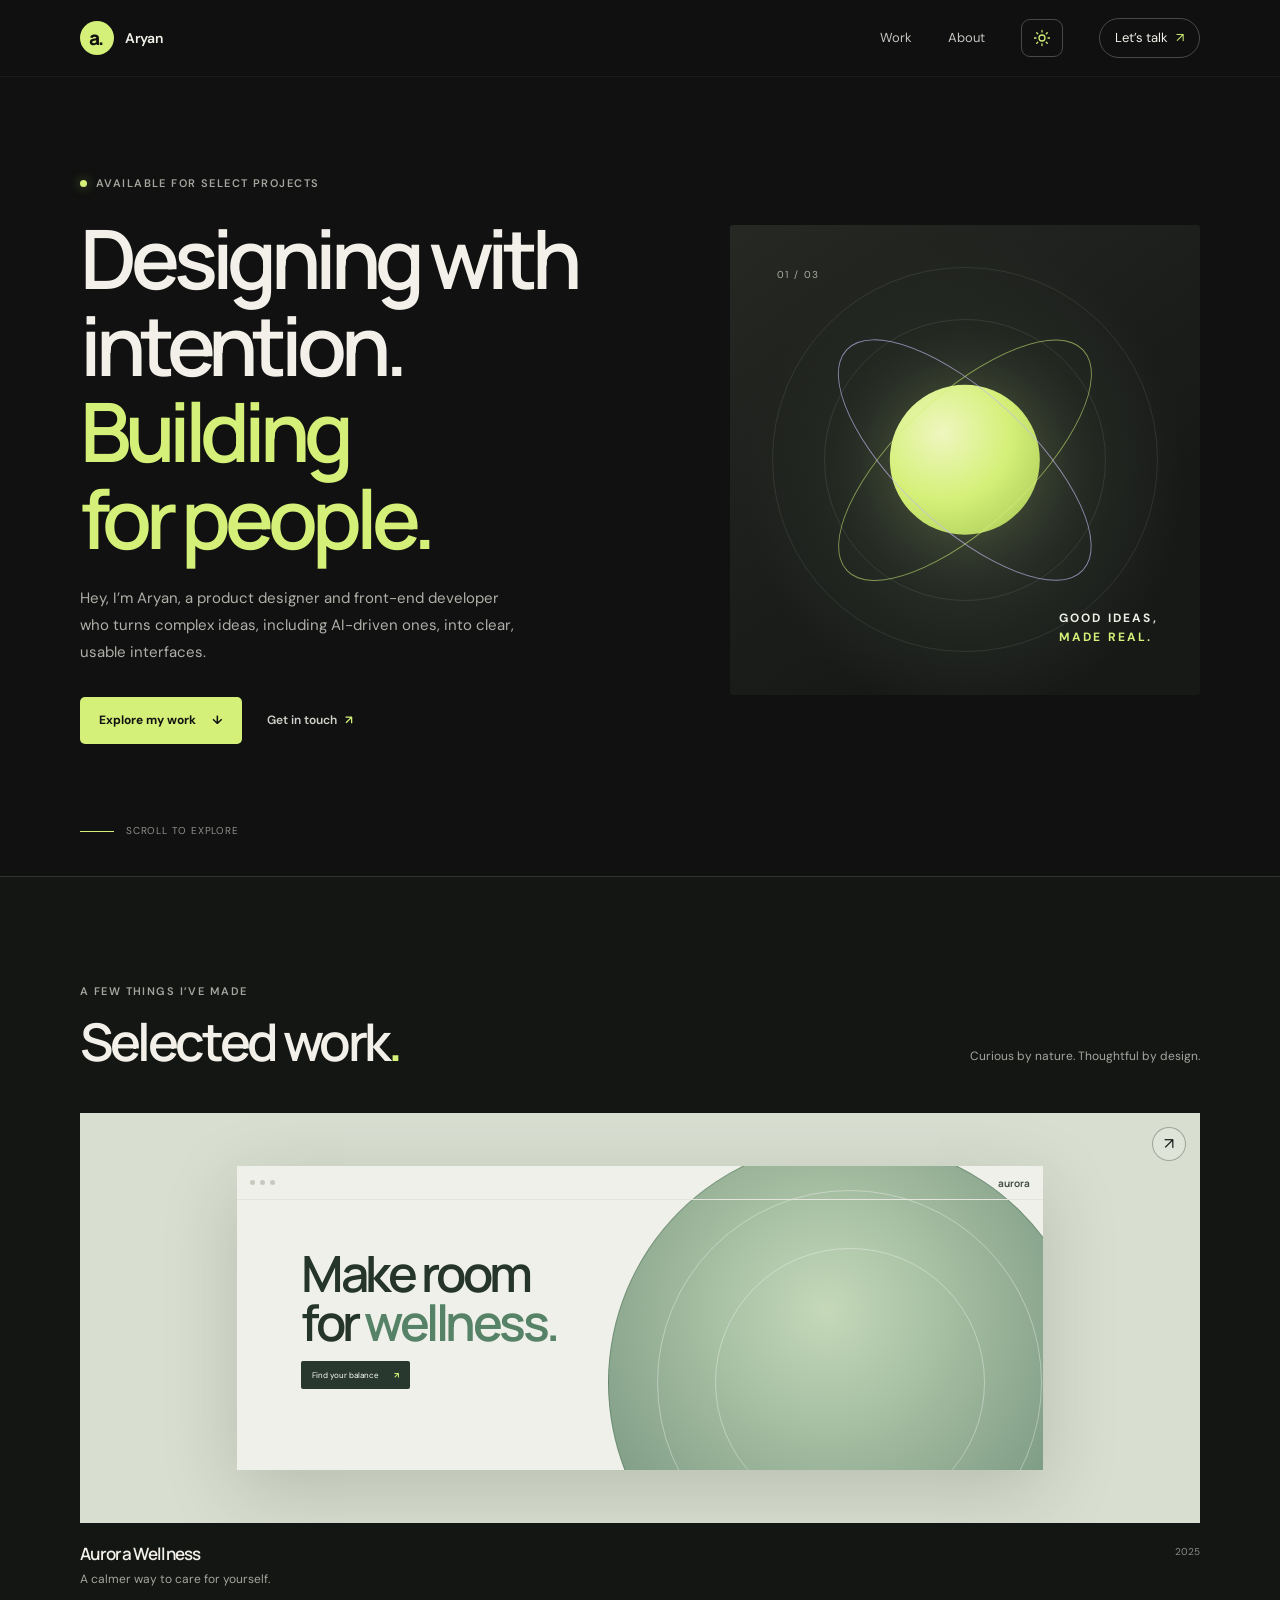
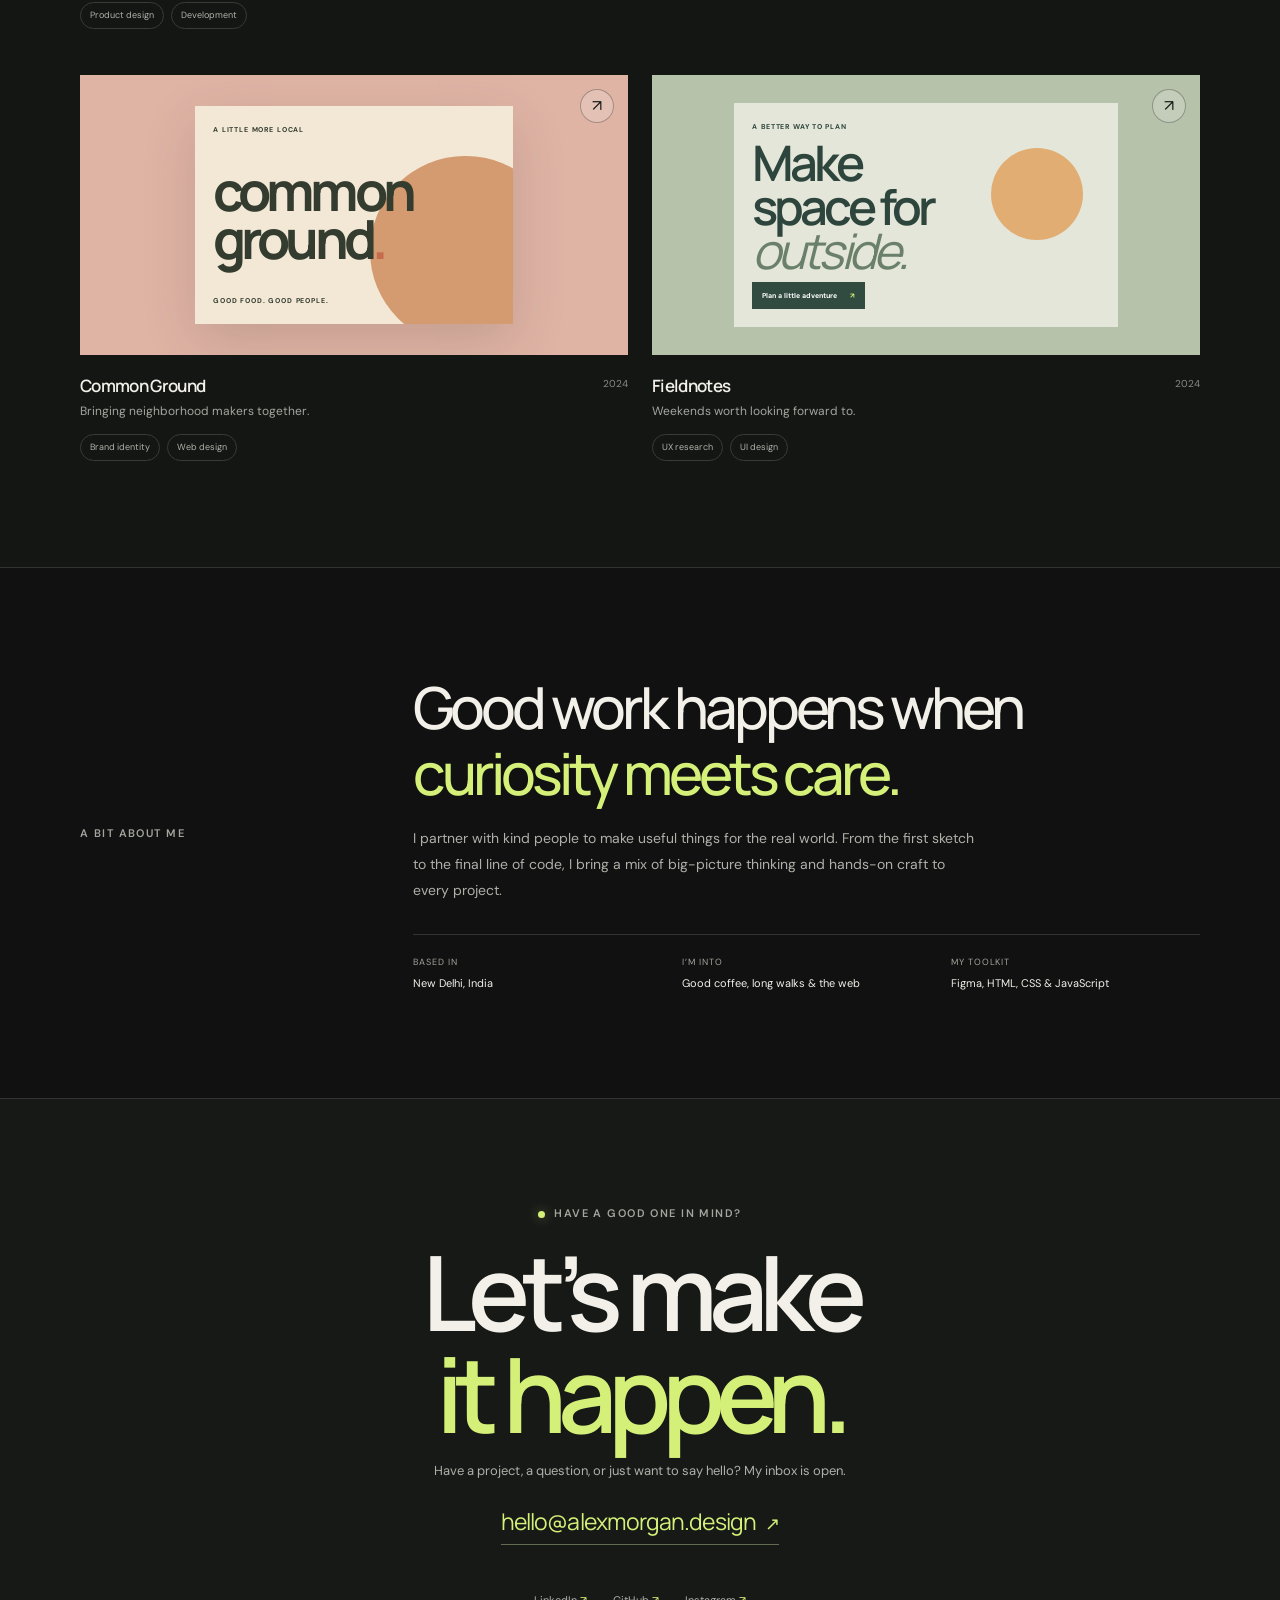
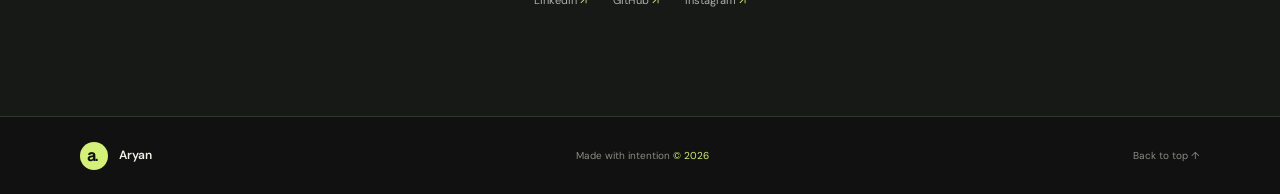
==== index.html @ 326d62d7 "Initial commit" ====
<!doctype html>
<html lang="en">
  <head>
    <meta charset="UTF-8" />
    <meta name="viewport" content="width=device-width, initial-scale=1.0" />
    <meta
      name="description"
      content="Aryan is a product designer and front-end developer who turns complex ideas, including AI-driven ones, into clear, usable interfaces."
    />
    <meta name="theme-color" content="#101110" />
    <title>Aryan — Designer &amp; Developer</title>
    <link rel="preconnect" href="https://fonts.googleapis.com" />
    <link rel="preconnect" href="https://fonts.gstatic.com" crossorigin />
    <link
      href="https://fonts.googleapis.com/css2?family=DM+Sans:wght@400;500;600;700&family=Manrope:wght@400;500;600;700;800&display=swap"
      rel="stylesheet"
    />
    <link rel="stylesheet" href="styles.css" />
    <script src="script.js" defer></script>
  </head>
  <body>
    <a class="skip-link" href="#main">Skip to content</a>
    <header class="site-header">
      <nav class="nav container" aria-label="Main navigation">
        <a class="brand" href="#home" aria-label="Aryan, home">
          <span class="brand-mark" aria-hidden="true">a.</span>
          <span>Aryan</span>
        </a>
        <button
          class="menu-toggle"
          type="button"
          aria-expanded="false"
          aria-controls="nav-links"
          aria-label="Open navigation menu"
        >
          <span></span>
          <span></span>
        </button>
        <div class="nav-links" id="nav-links">
          <a href="#work">Work</a>
          <a href="#about">About</a>
          <button class="theme-toggle" type="button" aria-label="Switch to light theme">
            <span class="theme-icon" aria-hidden="true">
              <svg class="sun-icon" viewBox="0 0 24 24" fill="none">
                <circle cx="12" cy="12" r="4" />
                <path d="M12 2v2m0 16v2M4.93 4.93l1.42 1.42m11.3 11.3 1.42 1.42M2 12h2m16 0h2M4.93 19.07l1.42-1.42m11.3-11.3 1.42-1.42" />
              </svg>
              <svg class="moon-icon" viewBox="0 0 24 24" fill="none">
                <path d="M20.2 15.2A8.5 8.5 0 0 1 8.8 3.8 8.5 8.5 0 1 0 20.2 15.2Z" />
              </svg>
            </span>
          </button>
          <a class="nav-contact" href="#contact">Let’s talk <span aria-hidden="true">↗</span></a>
        </div>
      </nav>
    </header>

    <main id="main">
      <section class="hero container" id="home" aria-labelledby="hero-title">
        <div class="hero-copy">
          <p class="eyebrow"><span class="status-dot"></span> Available for select projects</p>
          <h1 id="hero-title">Designing with<br />intention. <span>Building</span><br /><span>for people.</span></h1>
          <p class="hero-intro">
            Hey, I’m Aryan, a product designer and front-end developer who turns complex ideas,
            including AI-driven ones, into clear, usable interfaces.
          </p>
          <div class="hero-actions">
            <a class="button button-primary" href="#work">Explore my work <span aria-hidden="true">↓</span></a>
            <a class="text-link" href="#contact">Get in touch <span aria-hidden="true">↗</span></a>
          </div>
        </div>
        <div class="hero-art" aria-label="Abstract green and lavender shapes" role="img">
          <div class="art-orbit orbit-one"></div>
          <div class="art-orbit orbit-two"></div>
          <div class="art-sun"></div>
          <div class="art-caption"><span>GOOD IDEAS,</span><span>MADE REAL.</span></div>
          <span class="art-index">01 / 03</span>
        </div>
        <a class="scroll-cue" href="#work"><span class="scroll-line"></span> Scroll to explore</a>
      </section>

      <section class="work-section section-pad" id="work" aria-labelledby="work-title">
        <div class="container">
          <div class="section-heading">
            <div>
              <p class="eyebrow">A few things I’ve made</p>
              <h2 id="work-title">Selected work<span class="accent">.</span></h2>
            </div>
            <p class="section-note">Curious by nature. Thoughtful by design.</p>
          </div>

          <div class="project-grid">
            <article class="project-card project-aurora">
              <a class="project-visual visual-aurora" href="#contact" aria-label="Discuss the Aurora project">
                <div class="aurora-window">
                  <div class="window-top"><span></span><span></span><span></span><i>aurora</i></div>
                  <div class="aurora-content">
                    <p>Make room<br />for <em>wellness.</em></p>
                    <span class="mock-button">Find your balance <b>↗</b></span>
                  </div>
                  <div class="aurora-shape"></div>
                </div>
                <span class="visual-arrow" aria-hidden="true">↗</span>
              </a>
              <div class="project-info">
                <div><h3>Aurora Wellness</h3><p>A calmer way to care for yourself.</p></div>
                <span class="project-year">2025</span>
              </div>
              <div class="tags"><span>Product design</span><span>Development</span></div>
            </article>

            <article class="project-card project-common">
              <a class="project-visual visual-common" href="#contact" aria-label="Discuss the Common Ground project">
                <div class="common-poster">
                  <span class="poster-label">A LITTLE MORE LOCAL</span>
                  <span class="poster-title">common<br />ground<span>.</span></span>
                  <span class="poster-footer">GOOD FOOD. GOOD PEOPLE.</span>
                  <div class="poster-sun"></div>
                </div>
                <span class="visual-arrow" aria-hidden="true">↗</span>
              </a>
              <div class="project-info">
                <div><h3>Common Ground</h3><p>Bringing neighborhood makers together.</p></div>
                <span class="project-year">2024</span>
              </div>
              <div class="tags"><span>Brand identity</span><span>Web design</span></div>
            </article>

            <article class="project-card project-fieldnotes">
              <a class="project-visual visual-fieldnotes" href="#contact" aria-label="Discuss the Fieldnotes project">
                <div class="fieldnotes-card">
                  <span class="fieldnotes-kicker">A BETTER WAY TO PLAN</span>
                  <span class="fieldnotes-title">Make<br />space for<br /><i>outside.</i></span>
                  <span class="fieldnotes-cta">Plan a little adventure <b>↗</b></span>
                  <div class="fieldnotes-sun"></div>
                </div>
                <span class="visual-arrow" aria-hidden="true">↗</span>
              </a>
              <div class="project-info">
                <div><h3>Fieldnotes</h3><p>Weekends worth looking forward to.</p></div>
                <span class="project-year">2024</span>
              </div>
              <div class="tags"><span>UX research</span><span>UI design</span></div>
            </article>
          </div>
        </div>
      </section>

      <section class="about-section section-pad" id="about" aria-labelledby="about-title">
        <div class="container about-layout">
          <p class="eyebrow">A bit about me</p>
          <div>
            <h2 id="about-title">Good work happens when <span>curiosity meets care.</span></h2>
            <p class="about-copy">
              I partner with kind people to make useful things for the real world. From the first
              sketch to the final line of code, I bring a mix of big-picture thinking and hands-on
              craft to every project.
            </p>
            <div class="about-details">
              <div><span class="detail-label">Based in</span><span>New Delhi, India</span></div>
              <div><span class="detail-label">I’m into</span><span>Good coffee, long walks &amp; the web</span></div>
              <div><span class="detail-label">My toolkit</span><span>Figma, HTML, CSS &amp; JavaScript</span></div>
            </div>
          </div>
        </div>
      </section>

      <section class="contact-section section-pad" id="contact" aria-labelledby="contact-title">
        <div class="container contact-inner">
          <p class="eyebrow"><span class="status-dot"></span> Have a good one in mind?</p>
          <h2 id="contact-title">Let’s make<br /><span>it happen.</span></h2>
          <p class="contact-copy">Have a project, a question, or just want to say hello? My inbox is open.</p>
          <a class="contact-email" href="mailto:hello@alexmorgan.design">hello@alexmorgan.design <span aria-hidden="true">↗</span></a>
          <div class="social-links" aria-label="Social links">
            <a href="https://www.linkedin.com/in/aryan-mehra-87650b347/" target="_blank" rel="noreferrer">LinkedIn <span aria-hidden="true">↗</span></a>
            <a href="https://github.com/Aryan-Mehra-23" target="_blank" rel="noreferrer">GitHub <span aria-hidden="true">↗</span></a>
            <a href="instagram.html">Instagram <span aria-hidden="true">↗</span></a>
          </div>
        </div>
      </section>
    </main>

    <footer class="site-footer">
      <div class="container footer-inner">
        <a class="brand footer-brand" href="#home"><span class="brand-mark" aria-hidden="true">a.</span><span>Aryan</span></a>
        <p>Made with intention <span aria-hidden="true">©</span> <span id="year"></span></p>
        <a class="back-to-top" href="#home">Back to top ↑</a>
      </div>
    </footer>
  </body>
</html>
---- styles.css ----
:root {
  color-scheme: dark;
  --bg: #101110;
  --surface: #171917;
  --surface-raised: #1d201d;
  --text: #f2f0e9;
  --muted: #a3a69e;
  --line: #30332f;
  --lime: #d4f078;
  --lavender: #c4b8ee;
  --header-bg: rgb(16 17 16 / 90%);
  --header-border: rgb(255 255 255 / 5%);
  --nav-text: #c5c6c0;
  --nav-border: #484b45;
  --body-copy: #aeb0a9;
  --quiet-text: #888c84;
  --soft-text: #d0d1cb;
  --work-bg: #141614;
  --font-body: "DM Sans", sans-serif;
  --font-display: "Manrope", sans-serif;
}

:root[data-theme="light"] {
  color-scheme: light;
  --bg: #f5f4ee;
  --surface: #eeeee8;
  --surface-raised: #e5e6df;
  --text: #20231e;
  --muted: #686c63;
  --line: #d8dad1;
  --lime: #58751d;
  --lavender: #73639d;
  --header-bg: rgb(245 244 238 / 92%);
  --header-border: rgb(32 35 30 / 9%);
  --nav-text: #555a50;
  --nav-border: #c3c6bb;
  --body-copy: #5d6258;
  --quiet-text: #73776e;
  --soft-text: #4e534a;
  --work-bg: #efefe9;
}

* {
  box-sizing: border-box;
}

html {
  scroll-behavior: smooth;
  scroll-padding-top: 92px;
}

body {
  margin: 0;
  background: var(--bg);
  color: var(--text);
  font-family: var(--font-body);
  font-size: 16px;
  line-height: 1.6;
  -webkit-font-smoothing: antialiased;
}

a {
  color: inherit;
  text-decoration: none;
}

button,
a {
  -webkit-tap-highlight-color: transparent;
}

a:focus-visible,
button:focus-visible {
  outline: 2px solid var(--lime);
  outline-offset: 5px;
}

.container {
  width: min(1120px, calc(100% - 64px));
  margin-inline: auto;
}

.skip-link {
  position: fixed;
  z-index: 10;
  top: 12px;
  left: 12px;
  padding: 10px 16px;
  transform: translateY(-160%);
  background: var(--lime);
  color: var(--bg);
  font-weight: 700;
}

.skip-link:focus {
  transform: translateY(0);
}

.site-header {
  position: sticky;
  z-index: 5;
  top: 0;
  border-bottom: 1px solid var(--header-border);
  background: var(--header-bg);
  backdrop-filter: blur(16px);
}

.nav,
.nav-links,
.brand {
  display: flex;
  align-items: center;
}

.nav {
  min-height: 76px;
  justify-content: space-between;
}

.brand {
  gap: 11px;
  font-size: 14px;
  font-weight: 600;
  letter-spacing: -0.02em;
}

.brand-mark {
  display: grid;
  width: 34px;
  height: 34px;
  place-items: center;
  border-radius: 50%;
  background: var(--lime);
  color: var(--bg);
  font-family: var(--font-display);
  font-size: 19px;
  font-weight: 800;
  letter-spacing: -0.1em;
  padding-right: 3px;
}

.nav-links {
  gap: 36px;
  color: var(--nav-text);
  font-size: 13px;
}

.nav-links a,
.social-links a,
.back-to-top {
  transition: color 180ms ease;
}

.nav-links a:hover,
.social-links a:hover,
.back-to-top:hover {
  color: var(--lime);
}

.nav-links .nav-contact {
  padding: 9px 15px;
  border: 1px solid var(--nav-border);
  border-radius: 999px;
  color: var(--text);
}

.theme-toggle {
  display: grid;
  width: 42px;
  height: 38px;
  flex: 0 0 auto;
  place-items: center;
  align-items: center;
  justify-content: center;
  padding: 0;
  border: 1px solid var(--nav-border);
  border-radius: 9px;
  background: transparent;
  color: var(--text);
  cursor: pointer;
  transition: border-color 180ms ease, color 180ms ease, background 180ms ease;
}

.theme-toggle:hover {
  border-color: var(--lime);
  color: var(--lime);
}

.theme-icon {
  display: grid;
  width: 18px;
  height: 18px;
  color: var(--lime);
  place-items: center;
}

.theme-icon svg {
  display: none;
  width: 18px;
  height: 18px;
  stroke: currentColor;
  stroke-linecap: round;
  stroke-linejoin: round;
  stroke-width: 1.7;
}

:root:not([data-theme="light"]) .sun-icon,
:root[data-theme="light"] .moon-icon {
  display: block;
}

.nav-contact span,
.text-link span {
  margin-left: 5px;
  color: var(--lime);
}

.menu-toggle {
  display: none;
}

.hero {
  position: relative;
  display: grid;
  min-height: 650px;
  grid-template-columns: 1.05fr 0.95fr;
  align-items: center;
  gap: 32px;
  padding-block: 70px 104px;
}

.hero-copy {
  position: relative;
  z-index: 1;
  padding-block: 28px;
}

.eyebrow {
  display: flex;
  align-items: center;
  gap: 9px;
  margin: 0 0 22px;
  color: var(--muted);
  font-size: 11px;
  font-weight: 600;
  letter-spacing: 0.13em;
  text-transform: uppercase;
}

.status-dot {
  width: 7px;
  height: 7px;
  flex: 0 0 auto;
  border-radius: 50%;
  background: var(--lime);
  box-shadow: 0 0 12px rgb(212 240 120 / 45%);
}

h1,
h2,
h3,
p {
  margin-top: 0;
}

h1,
h2,
h3 {
  font-family: var(--font-display);
}

.hero h1 {
  margin-bottom: 23px;
  font-size: clamp(54px, 6.7vw, 82px);
  font-weight: 600;
  letter-spacing: -0.075em;
  line-height: 1.06;
}

.hero h1 span,
.contact-inner h2 span {
  color: var(--lime);
}

.hero-intro {
  max-width: 440px;
  margin-bottom: 31px;
  color: var(--body-copy);
  font-size: 15px;
  line-height: 1.8;
}

.hero-actions {
  display: flex;
  align-items: center;
  gap: 25px;
}

.button {
  display: inline-flex;
  min-height: 47px;
  align-items: center;
  justify-content: center;
  gap: 16px;
  padding: 0 19px;
  border-radius: 5px;
  font-size: 12px;
  font-weight: 700;
  transition: transform 180ms ease, background 180ms ease;
}

.button:hover {
  transform: translateY(-2px);
}

.button-primary {
  background: var(--lime);
  color: var(--bg);
}

.button-primary:hover {
  background: #e1ff8a;
}

.text-link {
  color: var(--soft-text);
  font-size: 12px;
  font-weight: 600;
}

.hero-art {
  position: relative;
  width: 100%;
  max-width: 470px;
  aspect-ratio: 1;
  justify-self: end;
  overflow: hidden;
  border-radius: 3px;
  background:
    radial-gradient(ellipse at 50% 54%, #363c32 0, #252a24 34%, transparent 66%),
    linear-gradient(145deg, #252823, #171917 70%);
}

.hero-art::before,
.hero-art::after {
  position: absolute;
  content: "";
  border: 1px solid rgb(221 229 202 / 10%);
  border-radius: 50%;
}

.hero-art::before {
  inset: 9%;
}

.hero-art::after {
  inset: 20%;
}

.art-orbit {
  position: absolute;
  z-index: 1;
  top: 50%;
  left: 50%;
  width: 69%;
  height: 28%;
  border: 1px solid rgb(212 240 120 / 55%);
  border-radius: 50%;
}

.orbit-one {
  transform: translate(-50%, -50%) rotate(-43deg);
}

.orbit-two {
  border-color: rgb(196 184 238 / 66%);
  transform: translate(-50%, -50%) rotate(43deg);
}

.art-sun {
  position: absolute;
  top: 50%;
  left: 50%;
  width: 32%;
  aspect-ratio: 1;
  border-radius: 50%;
  background: radial-gradient(circle at 35% 32%, #eff6bf, #d4f078 48%, #a3c451);
  box-shadow: 0 0 70px rgb(212 240 120 / 20%);
  transform: translate(-50%, -50%);
}

.art-caption {
  position: absolute;
  z-index: 2;
  right: 9%;
  bottom: 10%;
  display: flex;
  flex-direction: column;
  color: #eceee3;
  font-size: clamp(10px, 1vw, 12px);
  font-weight: 700;
  letter-spacing: 0.18em;
  line-height: 1.6;
}

.art-caption span:last-child {
  color: var(--lime);
}

.art-index {
  position: absolute;
  top: 9%;
  left: 10%;
  color: #aeb0a4;
  font-size: 10px;
  letter-spacing: 0.14em;
}

.scroll-cue {
  position: absolute;
  bottom: 37px;
  left: 0;
  display: flex;
  align-items: center;
  gap: 12px;
  color: #8e918a;
  font-size: 10px;
  letter-spacing: 0.08em;
  text-transform: uppercase;
}

.scroll-line {
  width: 34px;
  height: 1px;
  background: var(--lime);
}

.section-pad {
  padding-block: 106px;
}

.work-section {
  border-top: 1px solid var(--line);
  background: var(--work-bg);
}

.section-heading {
  display: flex;
  align-items: end;
  justify-content: space-between;
  margin-bottom: 43px;
}

.section-heading .eyebrow,
.about-layout > .eyebrow {
  margin-bottom: 12px;
}

.section-heading h2 {
  margin-bottom: 0;
  font-size: clamp(36px, 4.4vw, 52px);
  font-weight: 600;
  letter-spacing: -0.065em;
  line-height: 1.1;
}

.accent {
  color: var(--lime);
}

.section-note {
  margin-bottom: 4px;
  color: var(--muted);
  font-size: 12px;
}

.project-grid {
  display: grid;
  grid-template-columns: repeat(2, minmax(0, 1fr));
  gap: 46px 24px;
}

.project-card:first-child {
  grid-column: 1 / -1;
}

.project-visual {
  position: relative;
  display: grid;
  min-height: 280px;
  overflow: hidden;
  place-items: center;
}

.project-card:first-child .project-visual {
  min-height: 410px;
}

.visual-aurora {
  background: #d8ded0;
}

.aurora-window {
  position: relative;
  width: 72%;
  height: 74%;
  overflow: hidden;
  background: #eff0e9;
  box-shadow: 0 20px 70px rgb(35 46 30 / 18%);
}

.window-top {
  position: relative;
  z-index: 1;
  display: flex;
  height: 34px;
  align-items: center;
  gap: 5px;
  padding-inline: 13px;
  border-bottom: 1px solid #e3e5dc;
}

.window-top > span {
  width: 5px;
  height: 5px;
  border-radius: 50%;
  background: #c6c9bd;
}

.window-top i {
  margin-left: auto;
  color: #465144;
  font-family: var(--font-display);
  font-size: 10px;
  font-style: normal;
  font-weight: 700;
}

.aurora-content {
  position: relative;
  z-index: 1;
  padding: 6% 8%;
}

.aurora-content p {
  margin-bottom: 13px;
  color: #25352a;
  font-family: var(--font-display);
  font-size: clamp(26px, 4.2vw, 50px);
  font-weight: 600;
  letter-spacing: -0.07em;
  line-height: 0.98;
}

.aurora-content em {
  color: #568267;
  font-style: normal;
}

.mock-button {
  display: inline-block;
  padding: 8px 11px;
  border-radius: 2px;
  background: #28382e;
  color: white;
  font-size: 8px;
}

.mock-button b,
.fieldnotes-cta b {
  margin-left: 13px;
  color: var(--lime);
}

.aurora-shape {
  position: absolute;
  right: -6%;
  bottom: -51%;
  width: 60%;
  aspect-ratio: 1;
  border: 1px solid rgb(55 93 66 / 35%);
  border-radius: 50%;
  background: radial-gradient(circle at 45% 35%, #c5d9b9, #829f88 63%, #57745f);
}

.aurora-shape::before,
.aurora-shape::after {
  position: absolute;
  inset: 10%;
  border: 1px solid rgb(255 255 255 / 35%);
  border-radius: 50%;
  content: "";
}

.aurora-shape::after {
  inset: 22%;
}

.visual-common {
  background: #dfb4a5;
}

.common-poster {
  position: relative;
  display: flex;
  width: 58%;
  height: 78%;
  flex-direction: column;
  justify-content: space-between;
  overflow: hidden;
  padding: 18px;
  background: #f2e8d5;
  color: #343c30;
  box-shadow: 0 17px 50px rgb(55 42 35 / 16%);
}

.poster-label,
.poster-footer {
  position: relative;
  z-index: 1;
  font-size: 7px;
  font-weight: 700;
  letter-spacing: 0.12em;
}

.poster-title {
  position: relative;
  z-index: 1;
  font-family: var(--font-display);
  font-size: clamp(30px, 5vw, 54px);
  font-weight: 700;
  letter-spacing: -0.09em;
  line-height: 0.88;
}

.poster-title > span {
  color: #c46c4b;
}

.poster-sun {
  position: absolute;
  top: 23%;
  right: -15%;
  width: 60%;
  aspect-ratio: 1;
  border-radius: 50%;
  background: #d49a70;
}

.visual-fieldnotes {
  background: #b6c2aa;
}

.fieldnotes-card {
  position: relative;
  display: flex;
  width: 70%;
  height: 80%;
  flex-direction: column;
  justify-content: space-between;
  overflow: hidden;
  padding: 18px;
  background: #e3e6d8;
  color: #2d453d;
}

.fieldnotes-kicker,
.fieldnotes-cta {
  position: relative;
  z-index: 1;
  font-size: 7px;
  font-weight: 700;
  letter-spacing: 0.1em;
}

.fieldnotes-title {
  position: relative;
  z-index: 1;
  font-family: var(--font-display);
  font-size: clamp(27px, 4.7vw, 49px);
  font-weight: 600;
  letter-spacing: -0.08em;
  line-height: 0.9;
}

.fieldnotes-title i {
  color: #6b806a;
  font-weight: 400;
}

.fieldnotes-cta {
  display: flex;
  width: fit-content;
  align-items: center;
  padding: 8px 10px;
  background: #314b41;
  color: white;
  font-size: 7px;
  letter-spacing: 0;
}

.fieldnotes-sun {
  position: absolute;
  top: 20%;
  right: 9%;
  width: 24%;
  aspect-ratio: 1;
  border-radius: 50%;
  background: #e2ad72;
}

.visual-arrow {
  position: absolute;
  top: 14px;
  right: 14px;
  display: grid;
  width: 34px;
  height: 34px;
  place-items: center;
  border: 1px solid rgb(16 17 16 / 30%);
  border-radius: 50%;
  background: rgb(255 255 255 / 18%);
  color: #171917;
  transition: color 180ms ease, background 180ms ease, transform 180ms ease;
}

.project-visual:hover .visual-arrow {
  transform: translate(2px, -2px);
  background: var(--bg);
  color: var(--lime);
}

.project-info {
  display: flex;
  align-items: start;
  justify-content: space-between;
  gap: 16px;
  padding-top: 17px;
}

.project-info h3 {
  margin-bottom: 3px;
  font-size: 17px;
  font-weight: 600;
  letter-spacing: -0.04em;
}

.project-info p {
  margin-bottom: 0;
  color: var(--muted);
  font-size: 12px;
}

.project-year {
  padding-top: 4px;
  color: #878b83;
  font-size: 10px;
}

.tags {
  display: flex;
  gap: 7px;
  margin-top: 13px;
}

.tags span {
  padding: 5px 9px;
  border: 1px solid #383b36;
  border-radius: 999px;
  color: #b0b2aa;
  font-size: 9px;
}

.about-section {
  border-top: 1px solid var(--line);
}

.about-layout {
  display: grid;
  grid-template-columns: 0.55fr 1.45fr;
  gap: 35px;
}

.about-layout > .eyebrow {
  padding-top: 13px;
}

.about-layout h2 {
  max-width: 700px;
  margin-bottom: 20px;
  font-size: clamp(35px, 5vw, 58px);
  font-weight: 500;
  letter-spacing: -0.07em;
  line-height: 1.14;
}

.about-layout h2 span {
  color: var(--lime);
}

.about-copy {
  max-width: 570px;
  margin-bottom: 31px;
  color: var(--body-copy);
  font-size: 14px;
  line-height: 1.85;
}

.about-details {
  display: grid;
  grid-template-columns: repeat(3, 1fr);
  gap: 20px;
  padding-top: 20px;
  border-top: 1px solid var(--line);
}

.about-details > div {
  display: flex;
  flex-direction: column;
  gap: 5px;
  color: var(--text);
  font-size: 11px;
}

.detail-label {
  color: var(--muted);
  font-size: 9px;
  letter-spacing: 0.1em;
  text-transform: uppercase;
}

.contact-section {
  border-top: 1px solid var(--line);
  background: var(--surface);
}

.contact-inner {
  display: flex;
  flex-direction: column;
  align-items: center;
  text-align: center;
}

.contact-inner .eyebrow {
  justify-content: center;
  margin-bottom: 18px;
}

.contact-inner h2 {
  margin-bottom: 16px;
  font-size: clamp(64px, 9vw, 104px);
  font-weight: 600;
  letter-spacing: -0.085em;
  line-height: 0.98;
}

.contact-copy {
  margin-bottom: 21px;
  color: var(--body-copy);
  font-size: 13px;
}

.contact-email {
  padding-bottom: 5px;
  border-bottom: 1px solid #626c50;
  color: var(--lime);
  font-family: var(--font-display);
  font-size: clamp(17px, 2.4vw, 23px);
  letter-spacing: -0.04em;
}

.contact-email span {
  margin-left: 5px;
  font-size: 0.8em;
}

.social-links {
  display: flex;
  gap: 26px;
  margin-top: 47px;
  color: var(--body-copy);
  font-size: 11px;
}

.social-links span {
  color: var(--lime);
}

.site-footer {
  border-top: 1px solid var(--line);
}

.progress-page {
  min-height: 100vh;
  overflow: hidden;
}

.progress-stage {
  position: relative;
  min-height: 100vh;
  min-height: 100svh;
  overflow: hidden;
  background:
    radial-gradient(ellipse at 48% 50%, var(--surface-raised), transparent 65%),
    var(--bg);
}

.progress-home {
  position: absolute;
  z-index: 1;
  top: 28px;
  left: max(24px, calc((100vw - 1120px) / 2));
  color: var(--body-copy);
  font-size: 12px;
  transition: color 180ms ease;
}

.progress-home:hover {
  color: var(--lime);
}

.progress-card {
  position: absolute;
  top: 6%;
  left: 5%;
  width: min(40vw, 410px);
  min-height: 220px;
  padding: clamp(24px, 4vw, 42px);
  overflow: hidden;
  border: 1px solid var(--line);
  border-radius: 18px;
  background: var(--surface);
  box-shadow: 0 22px 80px rgb(0 0 0 / 13%);
  animation: progress-wander 18s ease-in-out infinite alternate;
}

.progress-kicker {
  display: block;
  margin-bottom: 22px;
  color: var(--muted);
  font-size: 10px;
  font-weight: 600;
  letter-spacing: 0.14em;
  text-transform: uppercase;
}

.progress-card h1 {
  position: relative;
  z-index: 1;
  max-width: 330px;
  margin-bottom: 12px;
  font-size: clamp(28px, 4vw, 44px);
  font-weight: 600;
  letter-spacing: -0.07em;
  line-height: 1.08;
}

.progress-card p {
  position: relative;
  z-index: 1;
  margin-bottom: 0;
  color: var(--body-copy);
  font-size: clamp(13px, 1.5vw, 16px);
}

.progress-spark {
  position: absolute;
  right: 17px;
  bottom: -35px;
  color: var(--lime);
  font-size: 120px;
  line-height: 1;
  opacity: 0.12;
}

.progress-note {
  position: absolute;
  right: 28px;
  bottom: 24px;
  color: var(--muted);
  font-size: 9px;
  letter-spacing: 0.16em;
}

@keyframes progress-wander {
  0% {
    top: 6%;
    left: 5%;
    transform: rotate(-4deg);
  }
  24% {
    top: 48%;
    left: 39%;
    transform: rotate(3deg);
  }
  51% {
    top: 15%;
    left: 57%;
    transform: rotate(-2deg);
  }
  77% {
    top: 55%;
    left: 17%;
    transform: rotate(4deg);
  }
  100% {
    top: 26%;
    left: 49%;
    transform: rotate(-3deg);
  }
}

.footer-inner {
  display: flex;
  min-height: 77px;
  align-items: center;
  justify-content: space-between;
}

.footer-brand {
  font-size: 12px;
}

.footer-brand .brand-mark {
  width: 28px;
  height: 28px;
  font-size: 16px;
}

.footer-inner p,
.back-to-top {
  margin: 0;
  color: var(--quiet-text);
  font-size: 10px;
}

.footer-inner p span {
  color: var(--lime);
}

@media (min-width: 1440px) {
  .hero {
    min-height: 700px;
  }
}

@media (max-width: 760px) {
  .container {
    width: min(100% - 40px, 560px);
  }

  .nav {
    min-height: 68px;
  }

  .menu-toggle {
    display: flex;
    width: 40px;
    height: 40px;
    flex-direction: column;
    align-items: center;
    justify-content: center;
    gap: 6px;
    border: 1px solid var(--line);
    border-radius: 50%;
    background: transparent;
    cursor: pointer;
  }

  .menu-toggle span {
    width: 15px;
    height: 1px;
    background: var(--text);
    transition: transform 180ms ease;
  }

  .menu-toggle[aria-expanded="true"] span:first-child {
    transform: translateY(3.5px) rotate(45deg);
  }

  .menu-toggle[aria-expanded="true"] span:last-child {
    transform: translateY(-3.5px) rotate(-45deg);
  }

  .nav-links {
    position: absolute;
    top: calc(100% + 1px);
    right: 0;
    left: 0;
    display: none;
    align-items: stretch;
    gap: 0;
    padding: 8px 20px 18px;
    border-bottom: 1px solid var(--line);
    background: var(--bg);
  }

  .nav-links.is-open {
    display: flex;
    flex-direction: column;
  }

  .nav-links a {
    padding: 12px 0;
  }

  .nav-links .theme-toggle {
    align-self: flex-start;
    margin: 7px 0;
  }

  .nav-links .nav-contact {
    width: fit-content;
    margin-top: 7px;
    padding: 9px 15px;
  }

  .hero {
    min-height: auto;
    grid-template-columns: 1fr;
    gap: 34px;
    padding-block: 65px 92px;
  }

  .hero-copy {
    padding-block: 0;
  }

  .hero h1 {
    font-size: clamp(52px, 11vw, 76px);
  }

  .hero-art {
    width: min(100%, 430px);
    justify-self: center;
  }

  .scroll-cue {
    bottom: 34px;
  }

  .section-pad {
    padding-block: 77px;
  }

  .progress-home {
    top: 20px;
    left: 20px;
  }

  .progress-card {
    top: 9%;
    left: 4%;
    width: 88vw;
    min-height: 190px;
    padding: 25px;
    animation-name: progress-wander-mobile;
    animation-duration: 14s;
  }

  .progress-card h1 {
    font-size: clamp(30px, 8vw, 42px);
  }

  .progress-note {
    right: 20px;
    bottom: 18px;
  }

  .section-heading {
    align-items: start;
    flex-direction: column;
    gap: 14px;
    margin-bottom: 30px;
  }

  .project-grid {
    grid-template-columns: 1fr;
    gap: 35px;
  }

  .project-card:first-child {
    grid-column: auto;
  }

  .project-visual,
  .project-card:first-child .project-visual {
    min-height: 310px;
  }

  .aurora-window {
    width: 83%;
    height: 76%;
  }

  .about-layout {
    grid-template-columns: 1fr;
    gap: 12px;
  }

  .about-layout > .eyebrow {
    padding-top: 0;
  }

  .about-details {
    grid-template-columns: 1fr 1fr;
    row-gap: 17px;
  }

  .contact-inner h2 {
    font-size: clamp(68px, 15vw, 98px);
  }
}

@keyframes progress-wander-mobile {
  0% {
    top: 11%;
    left: 4%;
    transform: rotate(-3deg);
  }
  28% {
    top: 48%;
    left: 7%;
    transform: rotate(3deg);
  }
  55% {
    top: 22%;
    left: 6%;
    transform: rotate(-2deg);
  }
  80% {
    top: 58%;
    left: 3%;
    transform: rotate(2deg);
  }
  100% {
    top: 32%;
    left: 7%;
    transform: rotate(-3deg);
  }
}

@media (max-width: 420px) {
  .container {
    width: calc(100% - 36px);
  }

  .hero-actions {
    gap: 17px;
  }

  .button {
    gap: 9px;
    padding-inline: 13px;
    font-size: 11px;
  }

  .project-visual,
  .project-card:first-child .project-visual {
    min-height: 260px;
  }

  .social-links {
    gap: 16px;
  }

  .footer-inner {
    flex-wrap: wrap;
    gap: 10px;
    padding-block: 16px;
  }

  .footer-inner p {
    order: 1;
    width: 100%;
  }
}

@media (prefers-reduced-motion: reduce) {
  *,
  *::before,
  *::after {
    scroll-behavior: auto !important;
    transition-duration: 0.01ms !important;
    animation-duration: 0.01ms !important;
    animation-iteration-count: 1 !important;
  }

  .progress-card {
    top: 50%;
    left: 50%;
    animation: none;
    transform: translate(-50%, -50%);
  }
}
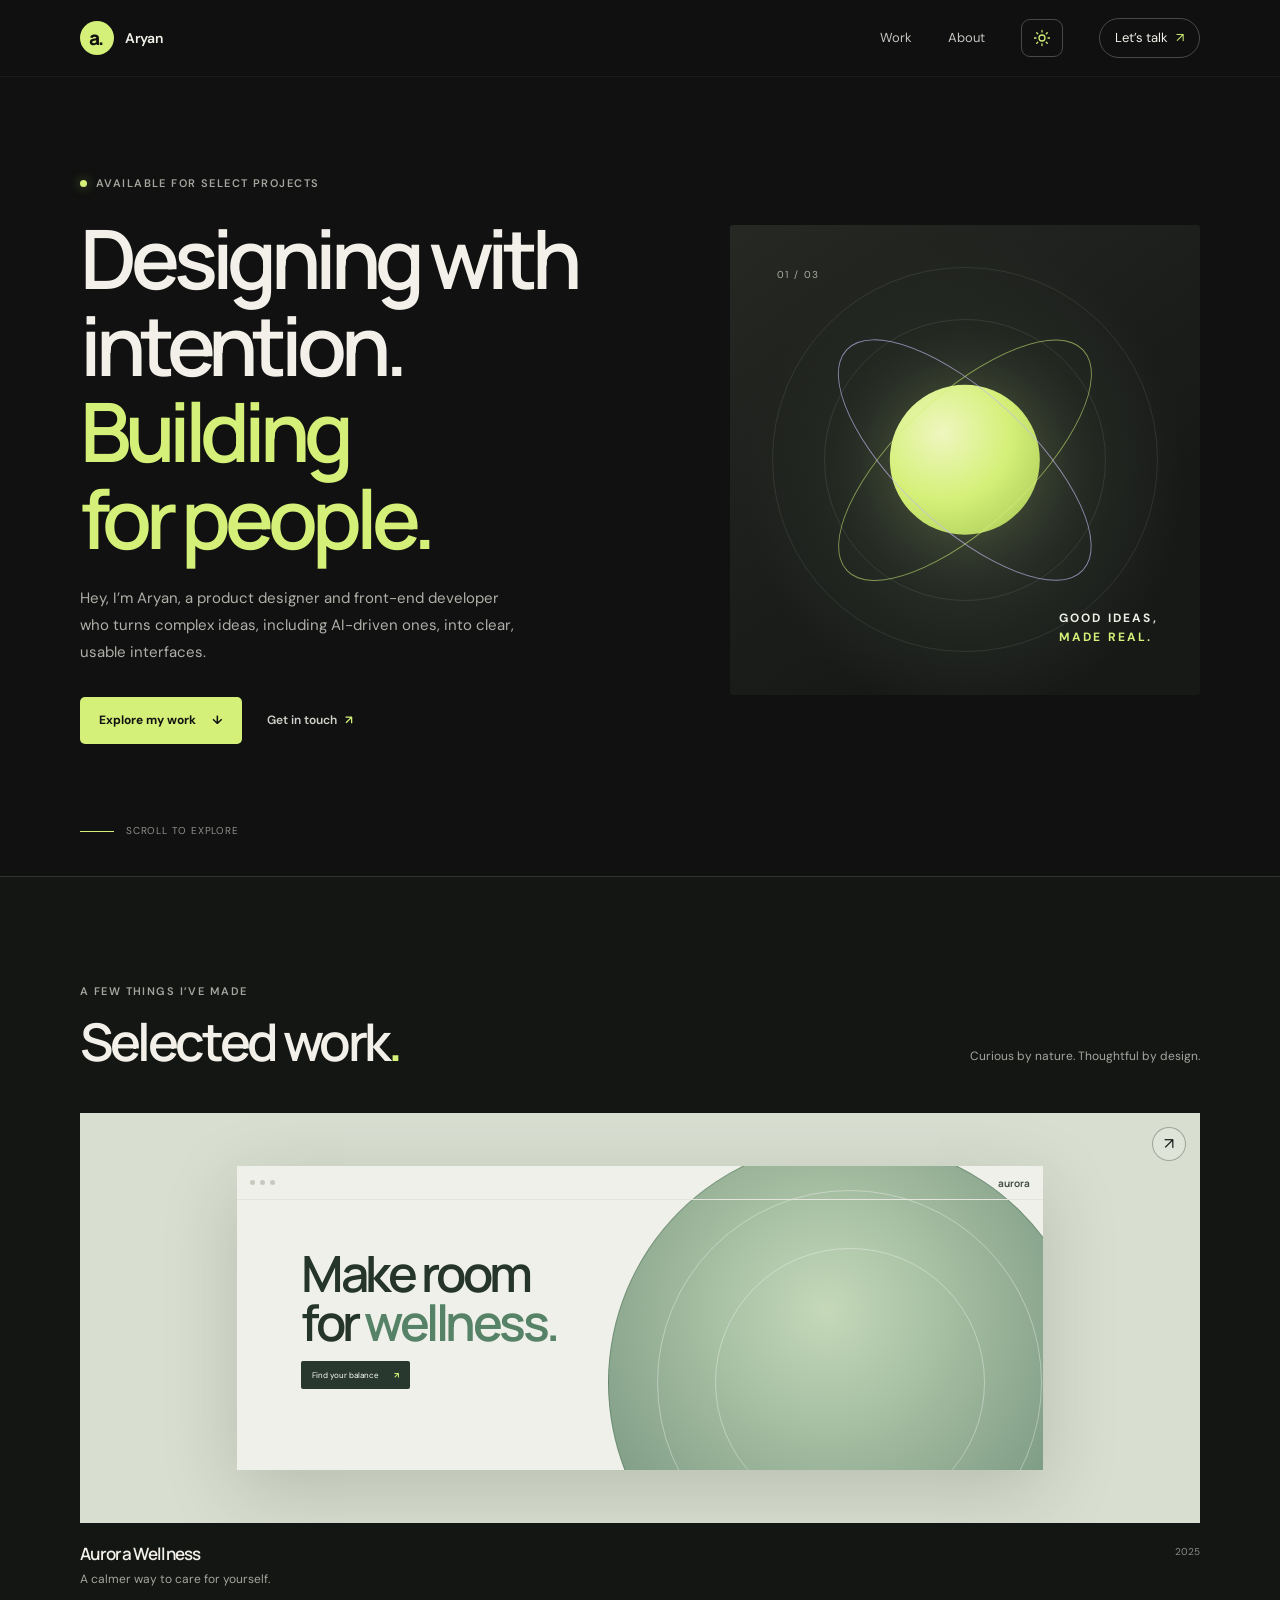
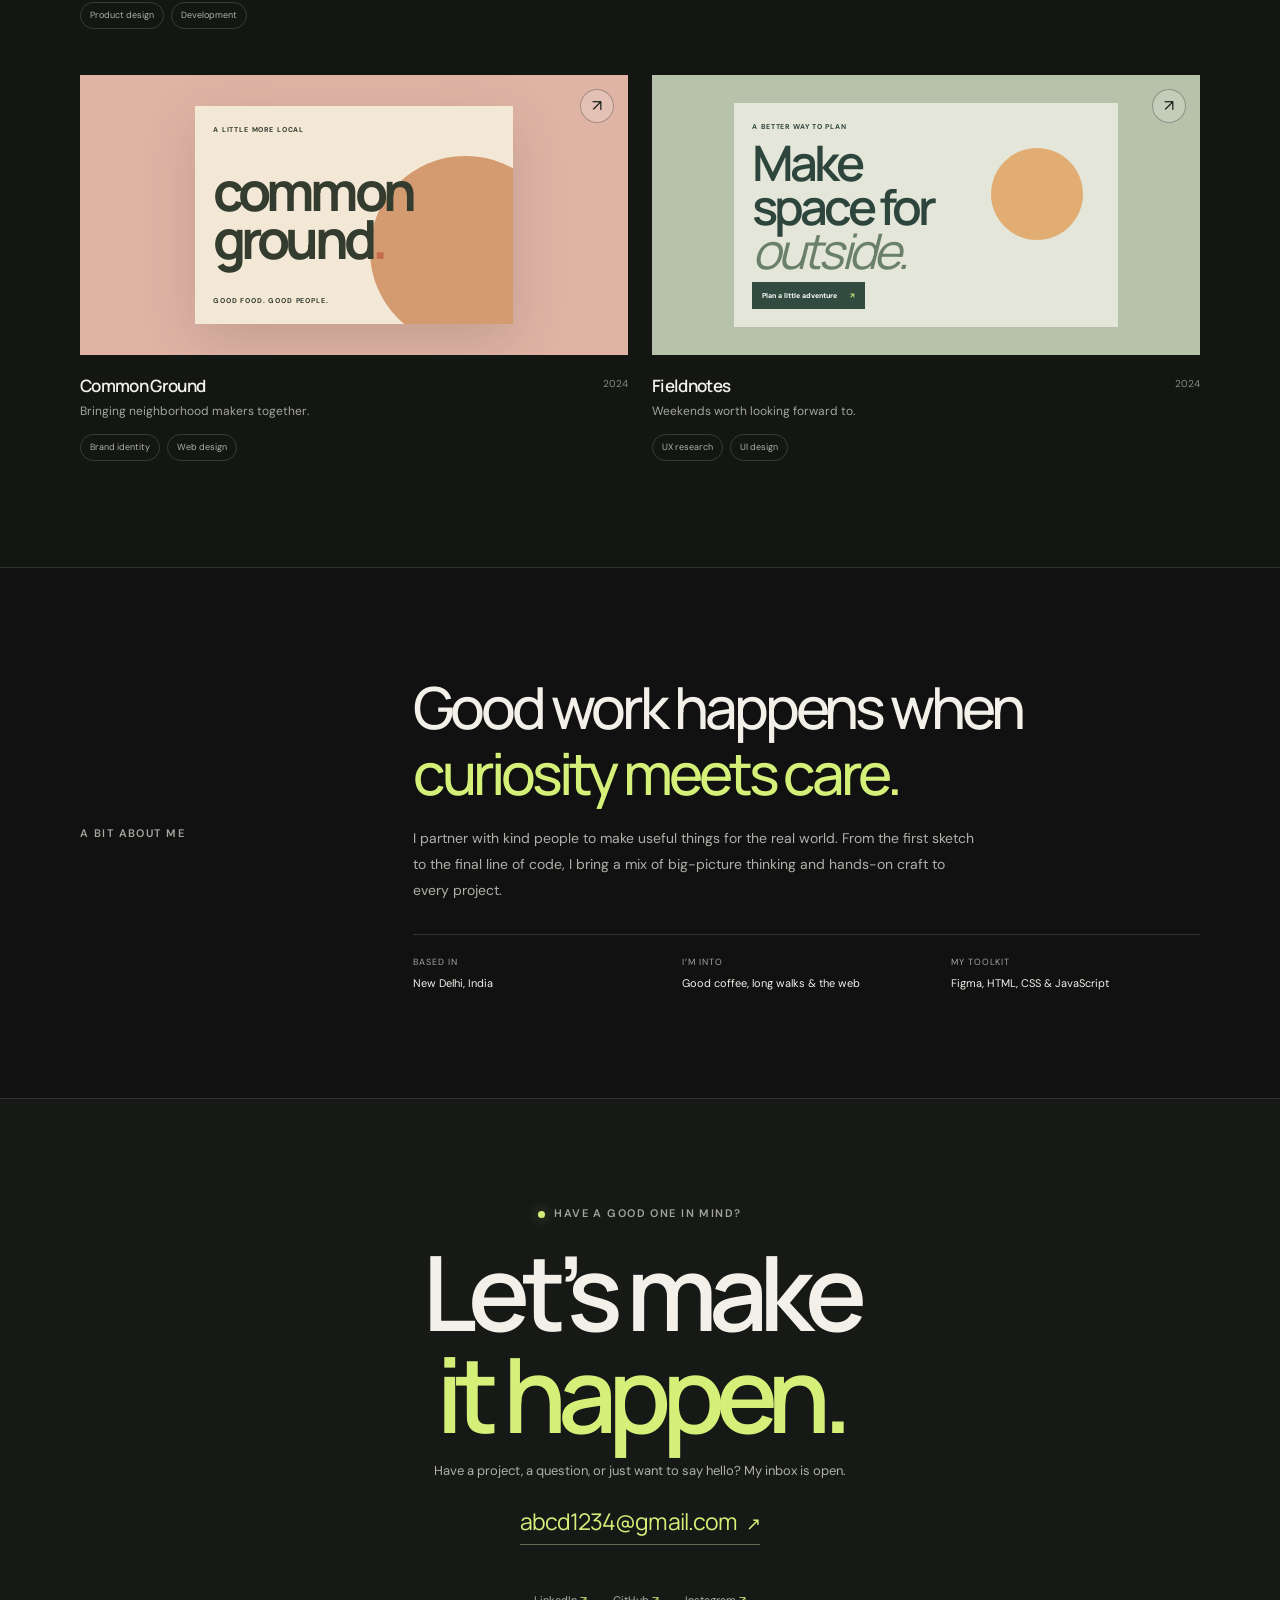
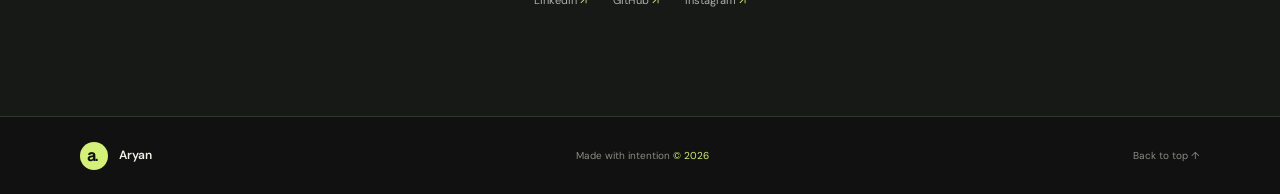
==== commit ae74778c: "Update contact email address in index.html" ====
--- a/index.html
+++ b/index.html
@@ -170,7 +170,7 @@
           <p class="eyebrow"><span class="status-dot"></span> Have a good one in mind?</p>
           <h2 id="contact-title">Let’s make<br /><span>it happen.</span></h2>
           <p class="contact-copy">Have a project, a question, or just want to say hello? My inbox is open.</p>
-          <a class="contact-email" href="mailto:hello@alexmorgan.design">hello@alexmorgan.design <span aria-hidden="true">↗</span></a>
+          <a class="contact-email" href="mailto:abcd1234@gmail.com">abcd1234@gmail.com <span aria-hidden="true">↗</span></a>
           <div class="social-links" aria-label="Social links">
             <a href="https://www.linkedin.com/in/aryan-mehra-87650b347/" target="_blank" rel="noreferrer">LinkedIn <span aria-hidden="true">↗</span></a>
             <a href="https://github.com/Aryan-Mehra-23" target="_blank" rel="noreferrer">GitHub <span aria-hidden="true">↗</span></a>
